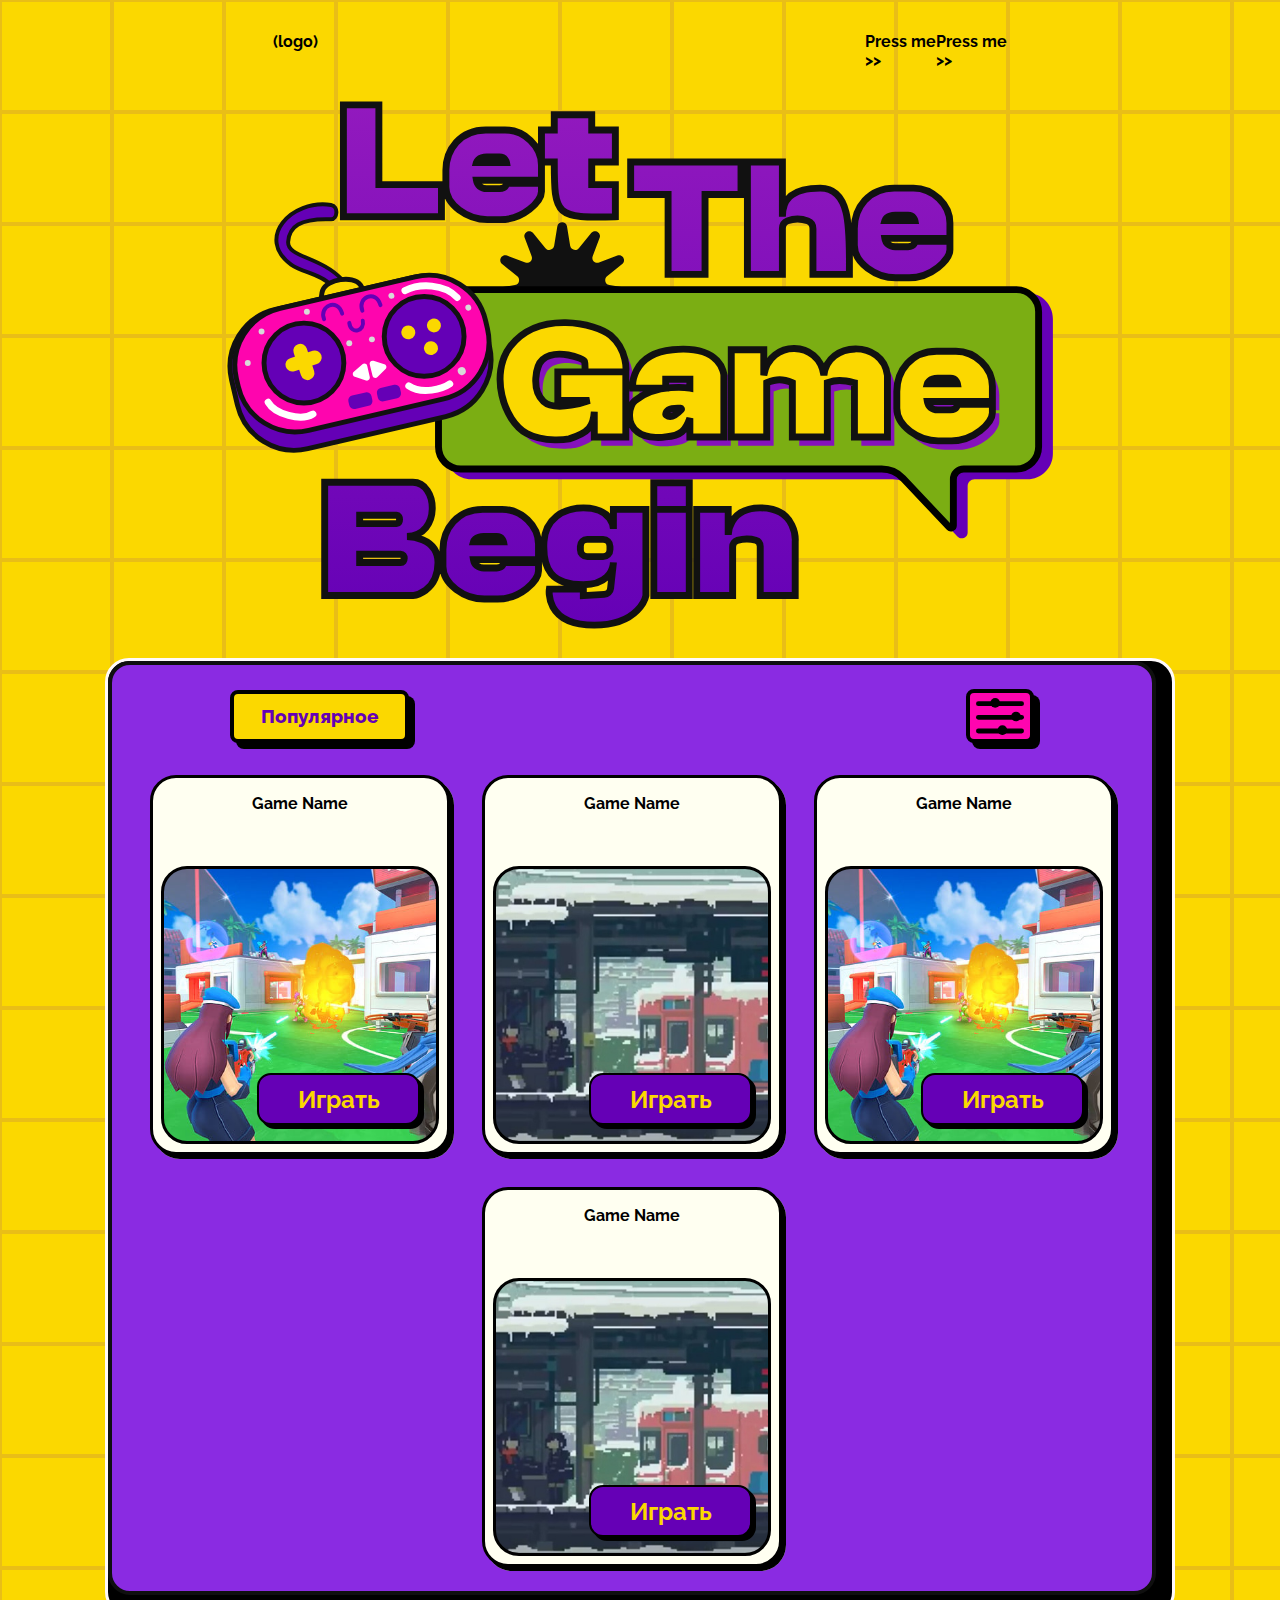
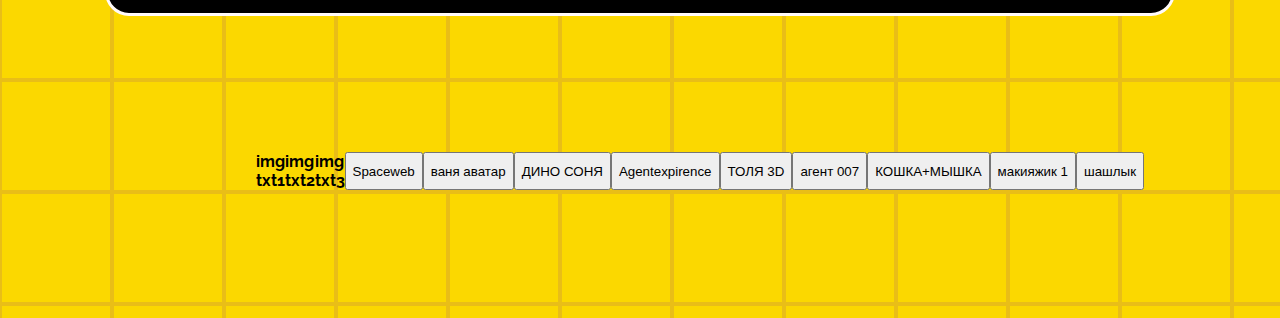
==== index.html @ 6803ed04 "css edit" ====
<!DOCTYPE html>
<html lang="en">
<head>
    <link rel="stylesheet" href="/css/style.css">
    <meta charset="UTF-8">
    <meta http-equiv="X-UA-Compatible" content="IE=edge">
    <meta name="viewport" content="width=device-width, initial-scale=1.0">
    <title>Atmoclub Games</title>
</head>
<body>
    <div class="header">
        <div class="header_menu">
            <div class="header_menu_logo">(logo)</div>
            <div class="header_menu_block">
                        <div class="header_menu_item">
                <div class="header_menu_item_button">
                    <div class="header_menu_item_button_text">Press me</div>
                    <div class="header_menu_item_button_ico">>></div>
                </div>
            </div>
            <div class="header_menu_item">
                <div class="header_menu_item_button">
                    <div class="header_menu_item_button_text">Press me</div>
                    <div class="header_menu_item_button_ico">>></div>
                </div>
            </div>     
            </div>
   
        </div>
        <div class="header_img"></div>
    </div>

    <div class="main_block">
        <div class="main_block_body_backward">
            <div class="main_block_body">

                <div class="main_block_body_navigation">
                    <div class="main_block_body_navigation_sort_button">Популярное</div>
                    <div class="main_block_body_navigation_filter_button">
                        <div class="main_block_body_navigation_filter_button_img"></div>
                    </div>
                </div>

                <div class="game_card">
                    <div class="game_card_name">
                        Game Name
                    </div>
                    <div class="game_card_img"> 
                        <div class="game_card_button">Играть</div>
                    </div>
                </div>
                <div class="game_card">
                    <div class="game_card_name">
                        Game Name
                    </div>
                    <div class="game_card_img"> 
                        <div class="game_card_button">Играть</div>
                    </div>
                </div>
                <div class="game_card">
                    <div class="game_card_name">
                        Game Name
                    </div>
                    <div class="game_card_img"> 
                        <div class="game_card_button">Играть</div>
                    </div>
                </div>
                <div class="game_card">
                    <div class="game_card_name">
                        Game Name
                    </div>
                    <div class="game_card_img"> 
                        <div class="game_card_button">Играть</div>
                    </div>
                </div>
                

            </div>
        </div>
    </div>

    <div class="menu_block">
        
        <div class="menu_block_item">
            <div class="menu_block_item_img">img</div>
            <div class="menu_block_item_text">txt1</div>
        </div>
        <div class="menu_block_item">
            <div class="menu_block_item_img">img</div>
            <div class="menu_block_item_text">txt2</div>
        </div>
        <div class="menu_block_item">
            <div class="menu_block_item_img">img</div>
            <div class="menu_block_item_text">txt3</div>
        </div>
    <button onclick="window.location.href = 'https://atmoclubgames.github.io/spaceweb.html';">Spaceweb</button>
    <button onclick="window.location.href = 'https://atmoclubgames.github.io/ваня аватар.html';">ваня аватар</button>
    <button onclick="window.location.href = 'https://atmoclubgames.github.io/ДИНО.html';">ДИНО СОНЯ</button>
     <button onclick="window.location.href = 'https://atmoclubgames.github.io/agentexpirence.html';">Agentexpirence</button>
     <button onclick="window.location.href = 'https://atmoclubgames.github.io/ТОЛЯ 3D.html';">ТОЛЯ 3D</button>
     <button onclick="window.location.href = 'https://atmoclubgames.github.io/агент 007.html';">агент 007</button>
    <button onclick="window.location.href = 'https://atmoclubgames.github.io/КОШКА+МЫШКА.html';">КОШКА+МЫШКА</button>
        <button onclick="window.location.href = 'https://atmoclubgames.github.io/макияжик 1.html';">макияжик 1</button>
    <button onclick="window.location.href = 'https://atmoclubgames.github.io/шашлык.html';">шашлык</button>    
    </div>

    
    
    <script src="/js/data.js"></script>
    <script src="js/main.js"></script>
    </body>
</html>
---- css/style.css ----
@import url('https://fonts.googleapis.com/css2?family=Raleway:ital,wght@0,100;0,200;0,300;0,400;0,500;0,600;0,700;0,800;0,900;1,100;1,200;1,300;1,400;1,500;1,600;1,700;1,800;1,900&display=swap');

html{
    font-family: 'Raleway';
    font-size: 1em;
    font-weight: 700;
    color: #000000;

}

body{
    /* width: max-content; */
    /* height: auto; */
    background-image: url(/images/y_rect.svg);
    background-repeat:repeat;
}

.menu_block{
    display: flex;
    margin: 10vw;
    /* align-items: flex-end; */
    flex-direction: row;
    flex-wrap: wrap;
    justify-content: flex-end;}
.header{
    display: flex;
    flex-direction: column;
    justify-content: center;
    align-items: center;
    
}
.header_img{
    width: 80vw;
    height: 60vh;
    background-image: url(/images/Frame_39283.svg);
    background-size: contain;
    background-repeat: no-repeat;
    background-position: center;

}

.header_menu{
    display: flex;
    width: 100vw;
    flex-direction: row;
    /* flex-wrap: wrap; */
    margin: 24px;
    padding: auto;
    justify-content: space-around;
    /* grid-row: 1; */
}
.header_menu_logo{
    float: left;
    
}
.header_menu_block{
    display: flex;
    float: right;
    /* align-self: flex-end; */
}
.main_block{
    display: flex;
    justify-content: center;
    align-items: center;
    /* width: 50em; */
    /* height: 700px; */
    margin: 16px;
    padding: 8px;
}

.main_block_body_navigation_sort_button{
    text-align: center;
    font-weight: 800;
    font-size: 1.2em;
    color: #6500B6;
    background: #FBD800;
border: 4px solid #000000;
box-shadow: 6px 6px 0px #000000;
border-radius: 8px;
padding: 0.6em;
padding-left: 1.4em;
padding-right: 1.4em;
user-select: none;
cursor: pointer;
}
.main_block_body_navigation_filter_button{
background: #FF05AF;
display: flex;
justify-content: center;
border: 4px solid #000000;
box-shadow: 6px 6px 0px #000000;
border-radius: 8px;
/* width: 3.8em; */
/* height: 2.8em; */
padding: 0.2em;
cursor: pointer;
/* padding-left: 1.4em;
padding-right: 1.4em;
user-select: none; */
}
/* .main_block_body_navigation_filter_button:hover{
    border: 3px solid #000000;
box-shadow: 5px 5px 0px #000000;
} */
.main_block_body_navigation_filter_button_img{
    display: flex;
   background-image: url(/images/btn_sel_01.svg);
background-repeat: no-repeat;
background-size: contain; 
background-position: center;
width: 50px;
height: 36.8px;
margin: 0.1em;

/* padding: 0.1em; */
}
.main_block_body_navigation_filter_button_img:hover{
    background-image: url(/images/btn_sel_02.svg);
}
.main_block_body_backward{
    padding-bottom: 18px;
    padding-right: 16px;
    /* padding-left: 2px; */
    /* padding-top: 2px; */
    background-color: black;
    border-radius: 24px;
    border: solid snow;
}

.main_block_body{
    width: 80vw;
    /* height: 1000px; */
    background-color: blueviolet;
    border-radius: 22px;
    border: solid rgb(15, 15, 15) 4px;
    padding: 8px;
    display: flex;
    justify-content: center;
    flex-wrap: wrap;
}
.main_block_body_navigation{
 width: 100%; 
 margin: 8px;
 padding: 8px;
 padding-left: 10%;
 padding-right: 10%;
 display: flex;
 flex-wrap: wrap;
 align-items: center;
 justify-content: space-between; 
}
.game_card{
box-sizing: border-box;
width: 300px;
height: 380px;
margin: 16px;
padding: 8px;
background: #FFFFF1;
border: 3px solid #000000;
box-shadow: 4px 4px 0px #000000, 4px 4px 0px #FFFFFF;
border-radius: 26px;
display: flex;
flex-direction: column;
justify-content: space-between;
}

.game_card:hover{
    border: 2px solid #000000;
    box-shadow: 3px 3px 0px #000000, 3px 3px 0px #FFFFFF;
}

.game_card_name{
    padding: 8px;
    text-align: center;

}
.game_card_img{
    box-sizing: border-box;

/* position: absolute; */
width: 100%;
height: 278px;
padding: 16px;
/* clip-path: url(/images/Rectangle_25.svg); */
background-image: url(/images/gameCards/aaa_004.jpg);
background-position: center;
background-repeat: no-repeat;
background-size: cover;
/* background: #2a753b; */
border: 3px solid #000000;
border-radius: 26px;
display: flex;
flex-direction: column;
justify-content: end;
}
.game_card_button{
align-self: flex-end;
text-align: center;
font-family: 'Raleway';
font-size: 1.5em;
font-weight: 700;
color: #FBD800;
padding: 0.4em;
padding-left: 1.6em;
padding-right: 1.6em;

background: #6500B6;
border: 2px solid #000000;
box-shadow: 4px 4px 0px #000000;
/* background: #223985; */
/* border: 3px solid #FBD800; */
border-radius: 14px;
cursor: pointer;
user-select: none;
}
.game_card_button:hover{
    border: 1px solid #000000;
    box-shadow: 2px 4px 0px #000000; 
}
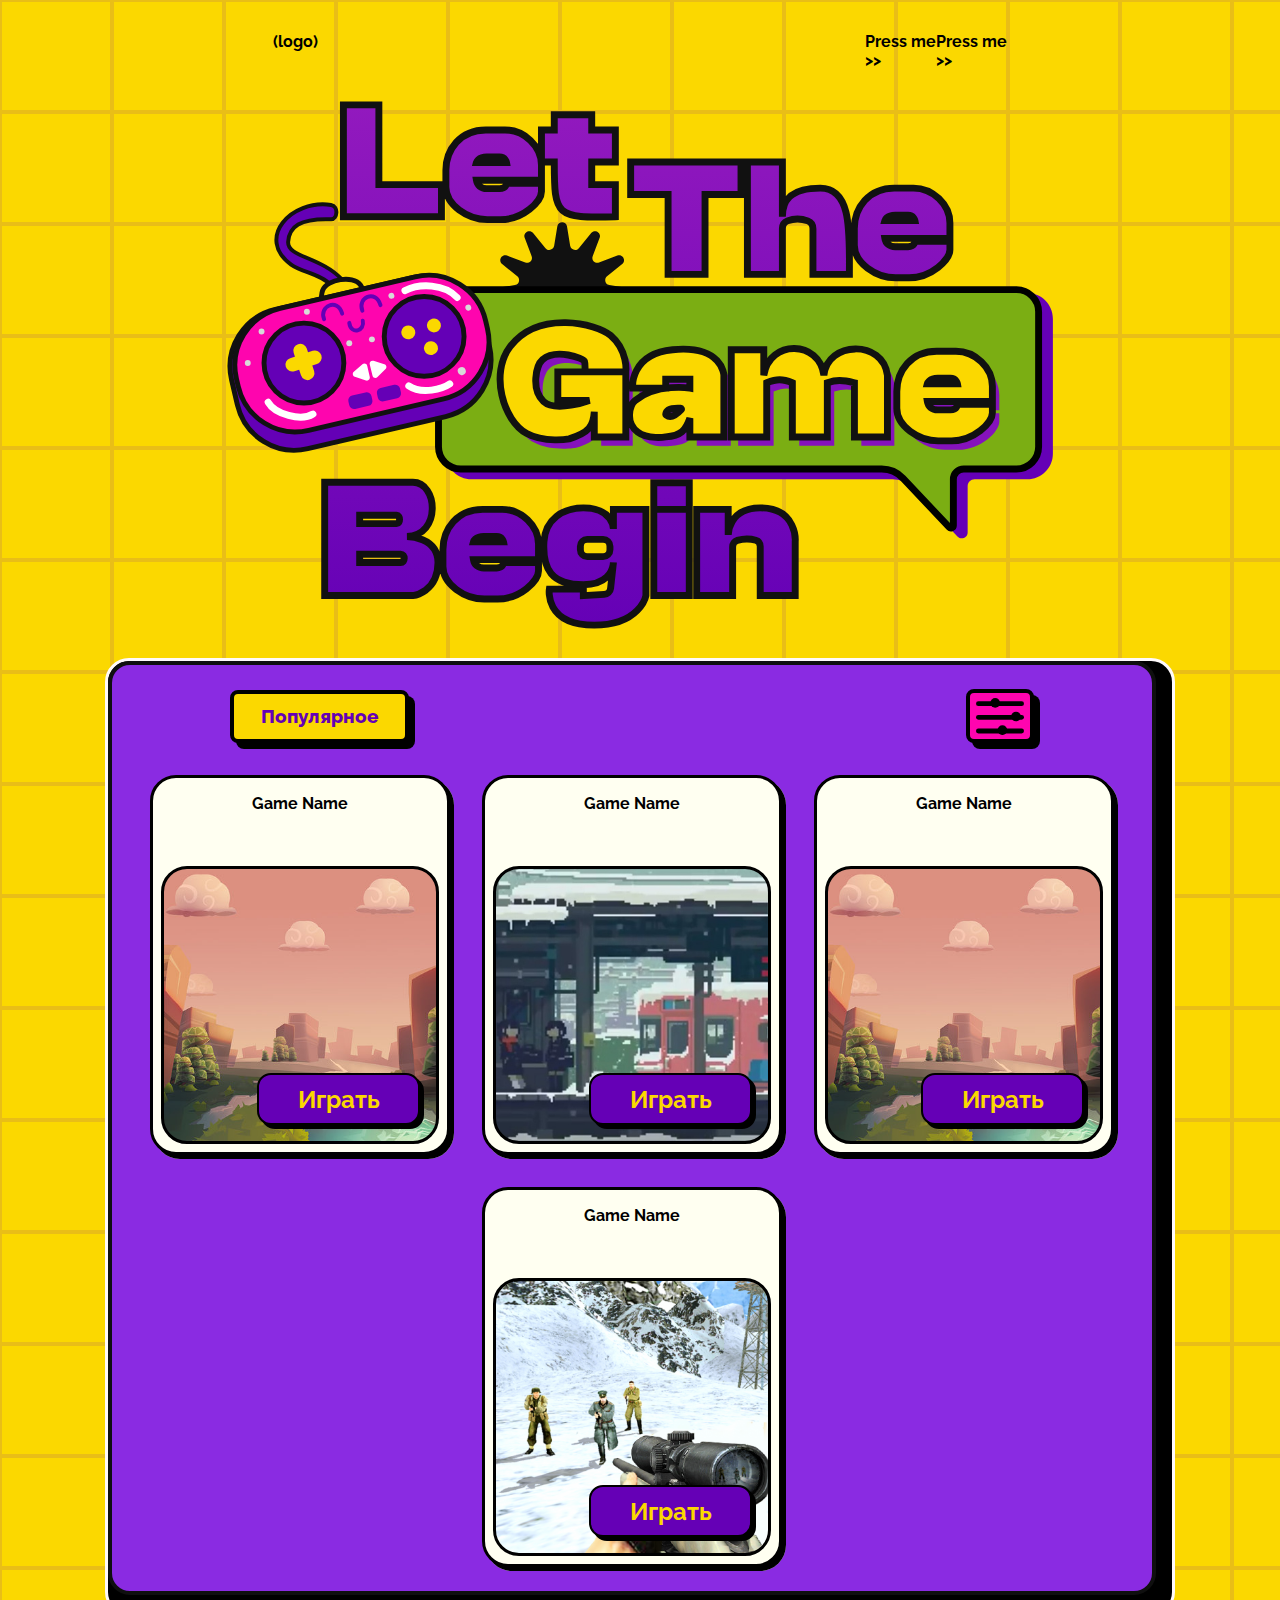
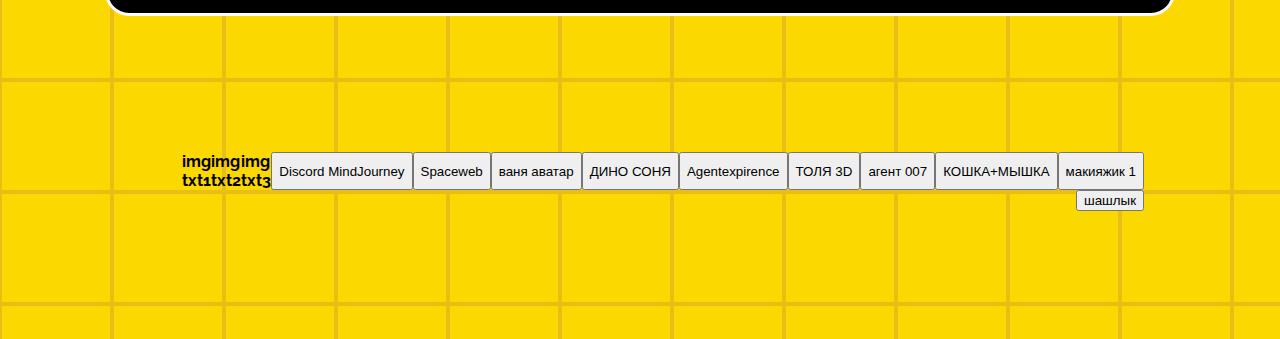
==== commit 2fda658f: "discord" ====
--- a/index.html
+++ b/index.html
@@ -93,6 +93,8 @@
             <div class="menu_block_item_img">img</div>
             <div class="menu_block_item_text">txt3</div>
         </div>
+        
+        <button onclick="window.location.href = 'https://discord.gg/KC6XQxExwx">Discord MindJourney</button>
     <button onclick="window.location.href = 'https://atmoclubgames.github.io/spaceweb.html';">Spaceweb</button>
     <button onclick="window.location.href = 'https://atmoclubgames.github.io/ваня аватар.html';">ваня аватар</button>
     <button onclick="window.location.href = 'https://atmoclubgames.github.io/ДИНО.html';">ДИНО СОНЯ</button>
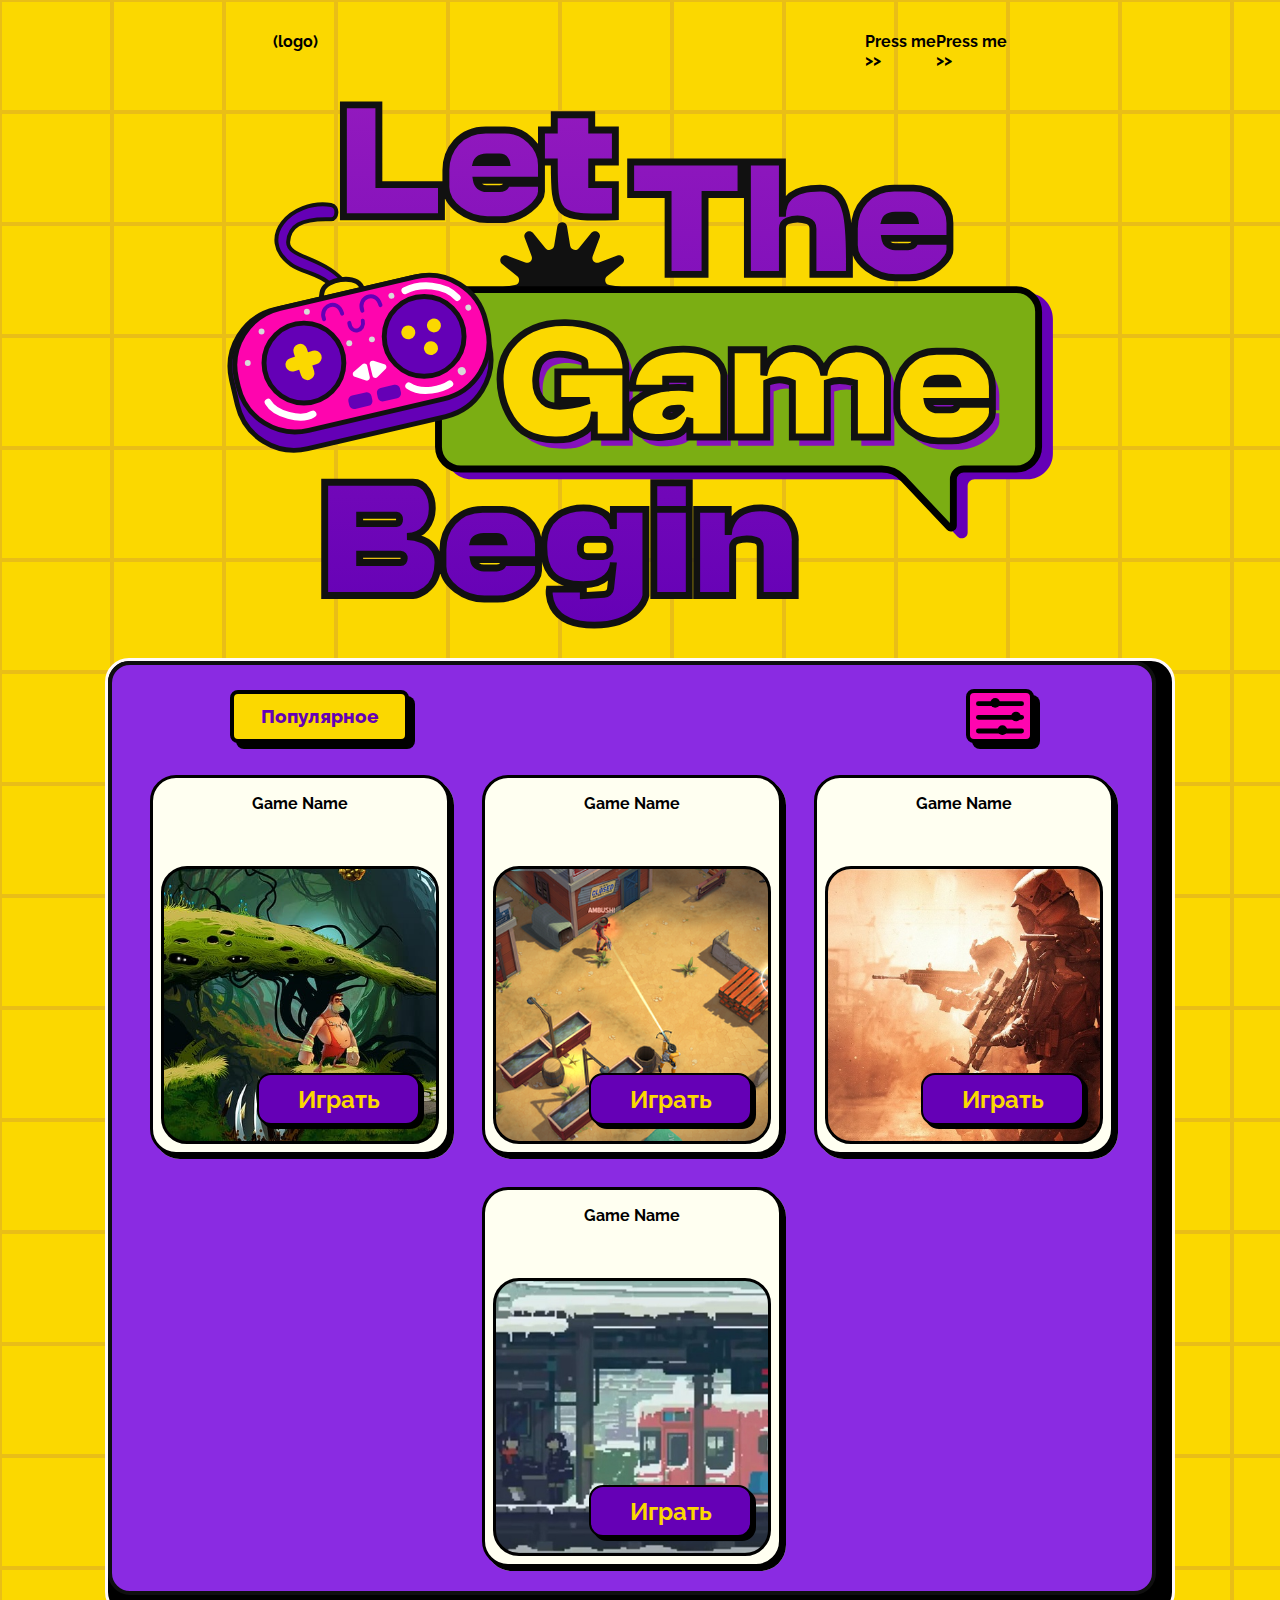
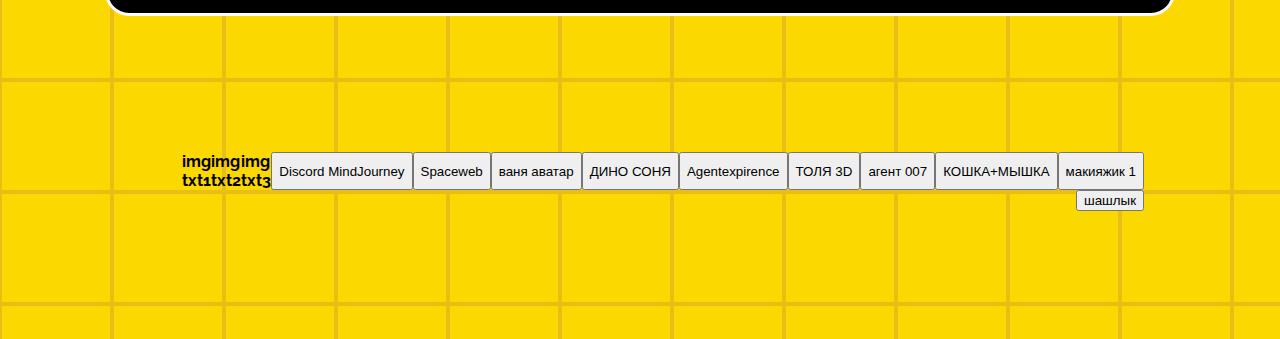
==== commit c779ad6a: "url" ====
--- a/index.html
+++ b/index.html
@@ -94,7 +94,7 @@
             <div class="menu_block_item_text">txt3</div>
         </div>
         
-        <button onclick="window.location.href = 'https://discord.gg/KC6XQxExwx">Discord MindJourney</button>
+        <button onclick="window.location.href = 'https://discord.gg/KC6XQxExwx';">Discord MindJourney</button>
     <button onclick="window.location.href = 'https://atmoclubgames.github.io/spaceweb.html';">Spaceweb</button>
     <button onclick="window.location.href = 'https://atmoclubgames.github.io/ваня аватар.html';">ваня аватар</button>
     <button onclick="window.location.href = 'https://atmoclubgames.github.io/ДИНО.html';">ДИНО СОНЯ</button>
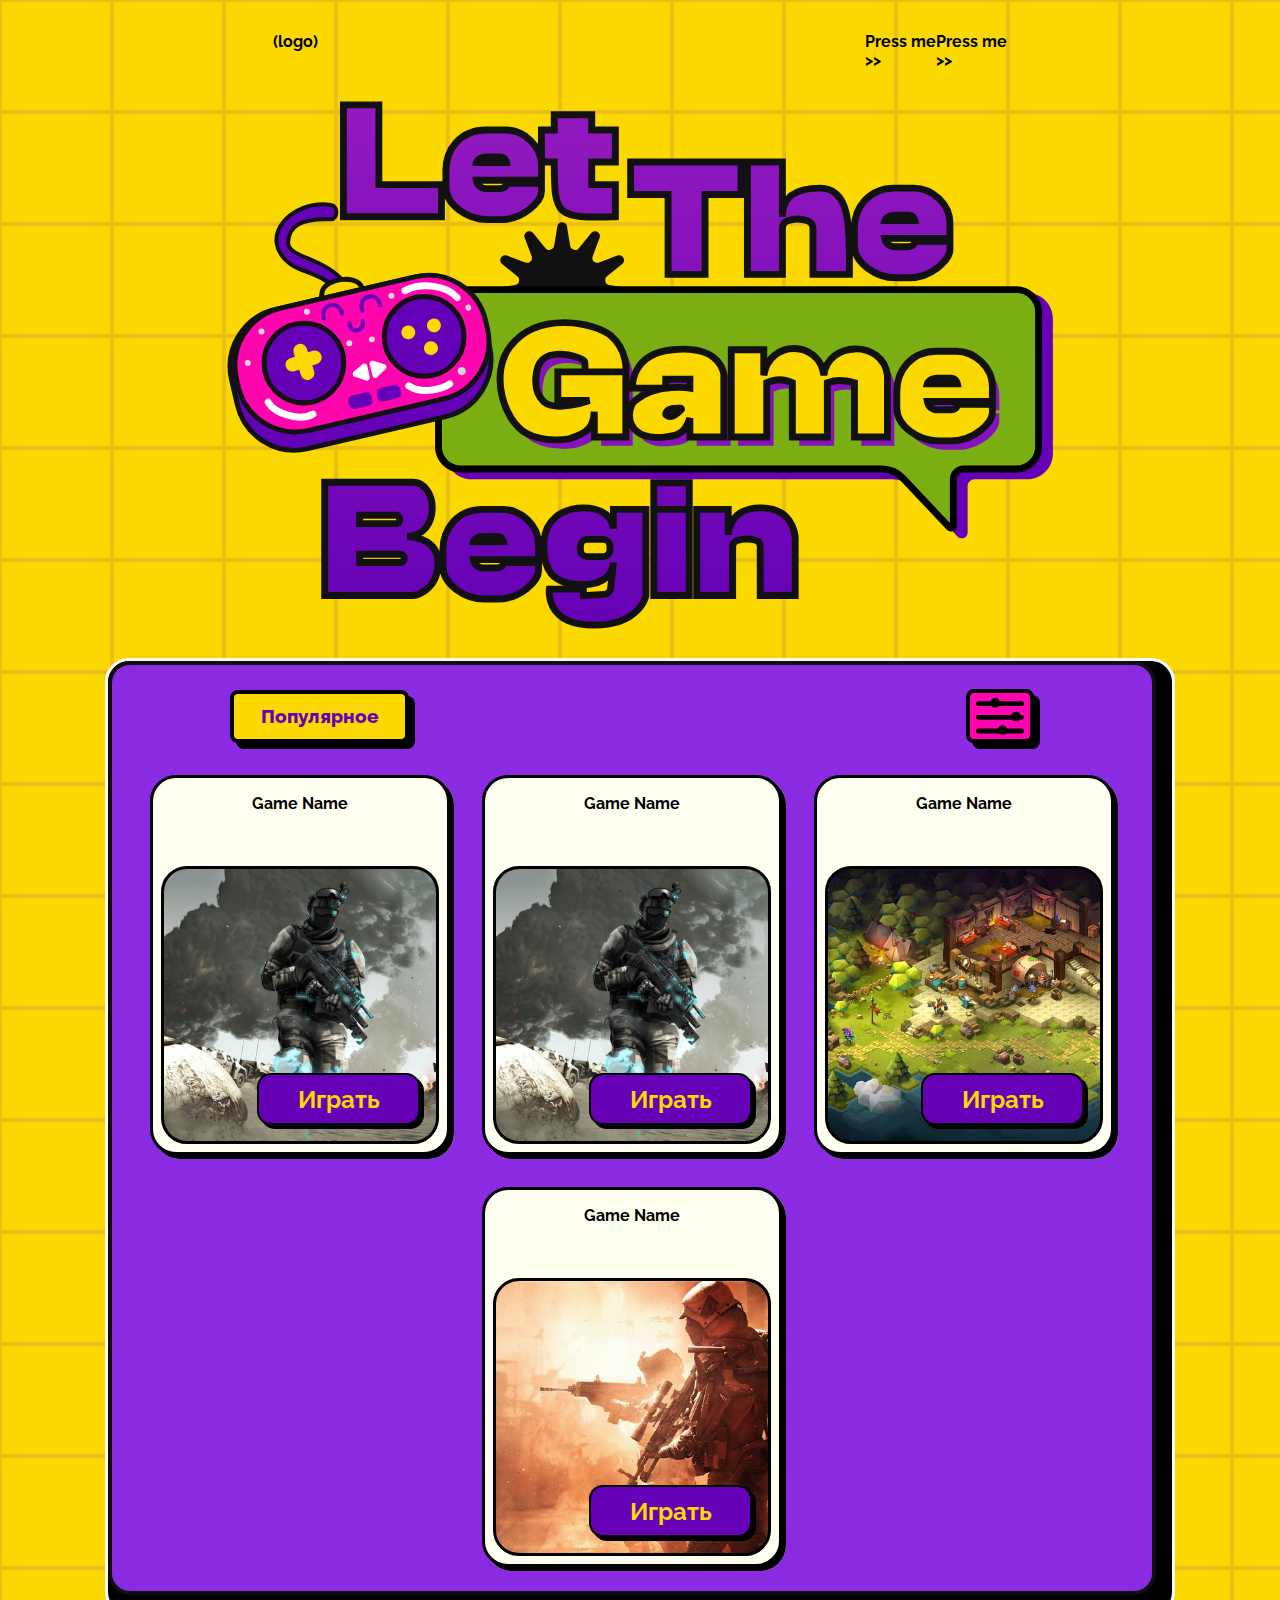
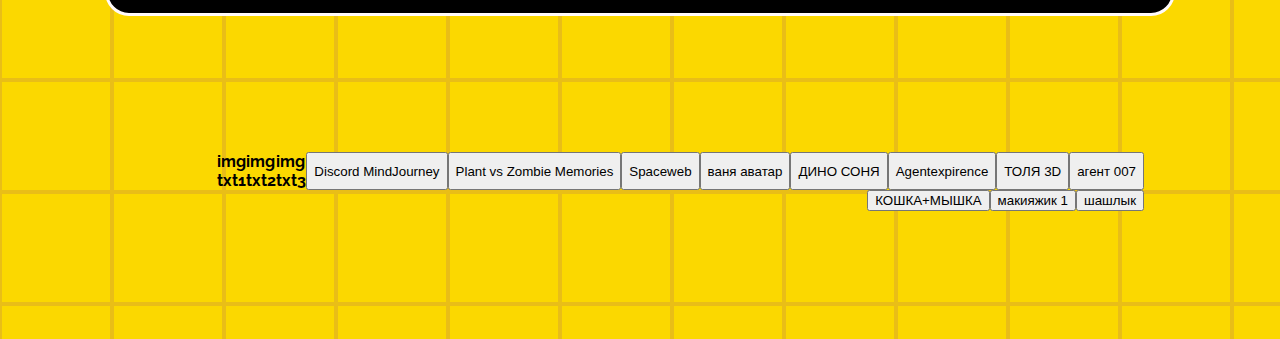
==== commit 4f9e34c7: "add memories" ====
--- a/index.html
+++ b/index.html
@@ -95,6 +95,8 @@
         </div>
         
         <button onclick="window.location.href = 'https://discord.gg/KC6XQxExwx';">Discord MindJourney</button>
+        <button onclick="window.location.href = 'https://atmoclubgames.github.io/memory_0.5b.html';">Plant vs Zombie Memories</button>
+     
     <button onclick="window.location.href = 'https://atmoclubgames.github.io/spaceweb.html';">Spaceweb</button>
     <button onclick="window.location.href = 'https://atmoclubgames.github.io/ваня аватар.html';">ваня аватар</button>
     <button onclick="window.location.href = 'https://atmoclubgames.github.io/ДИНО.html';">ДИНО СОНЯ</button>
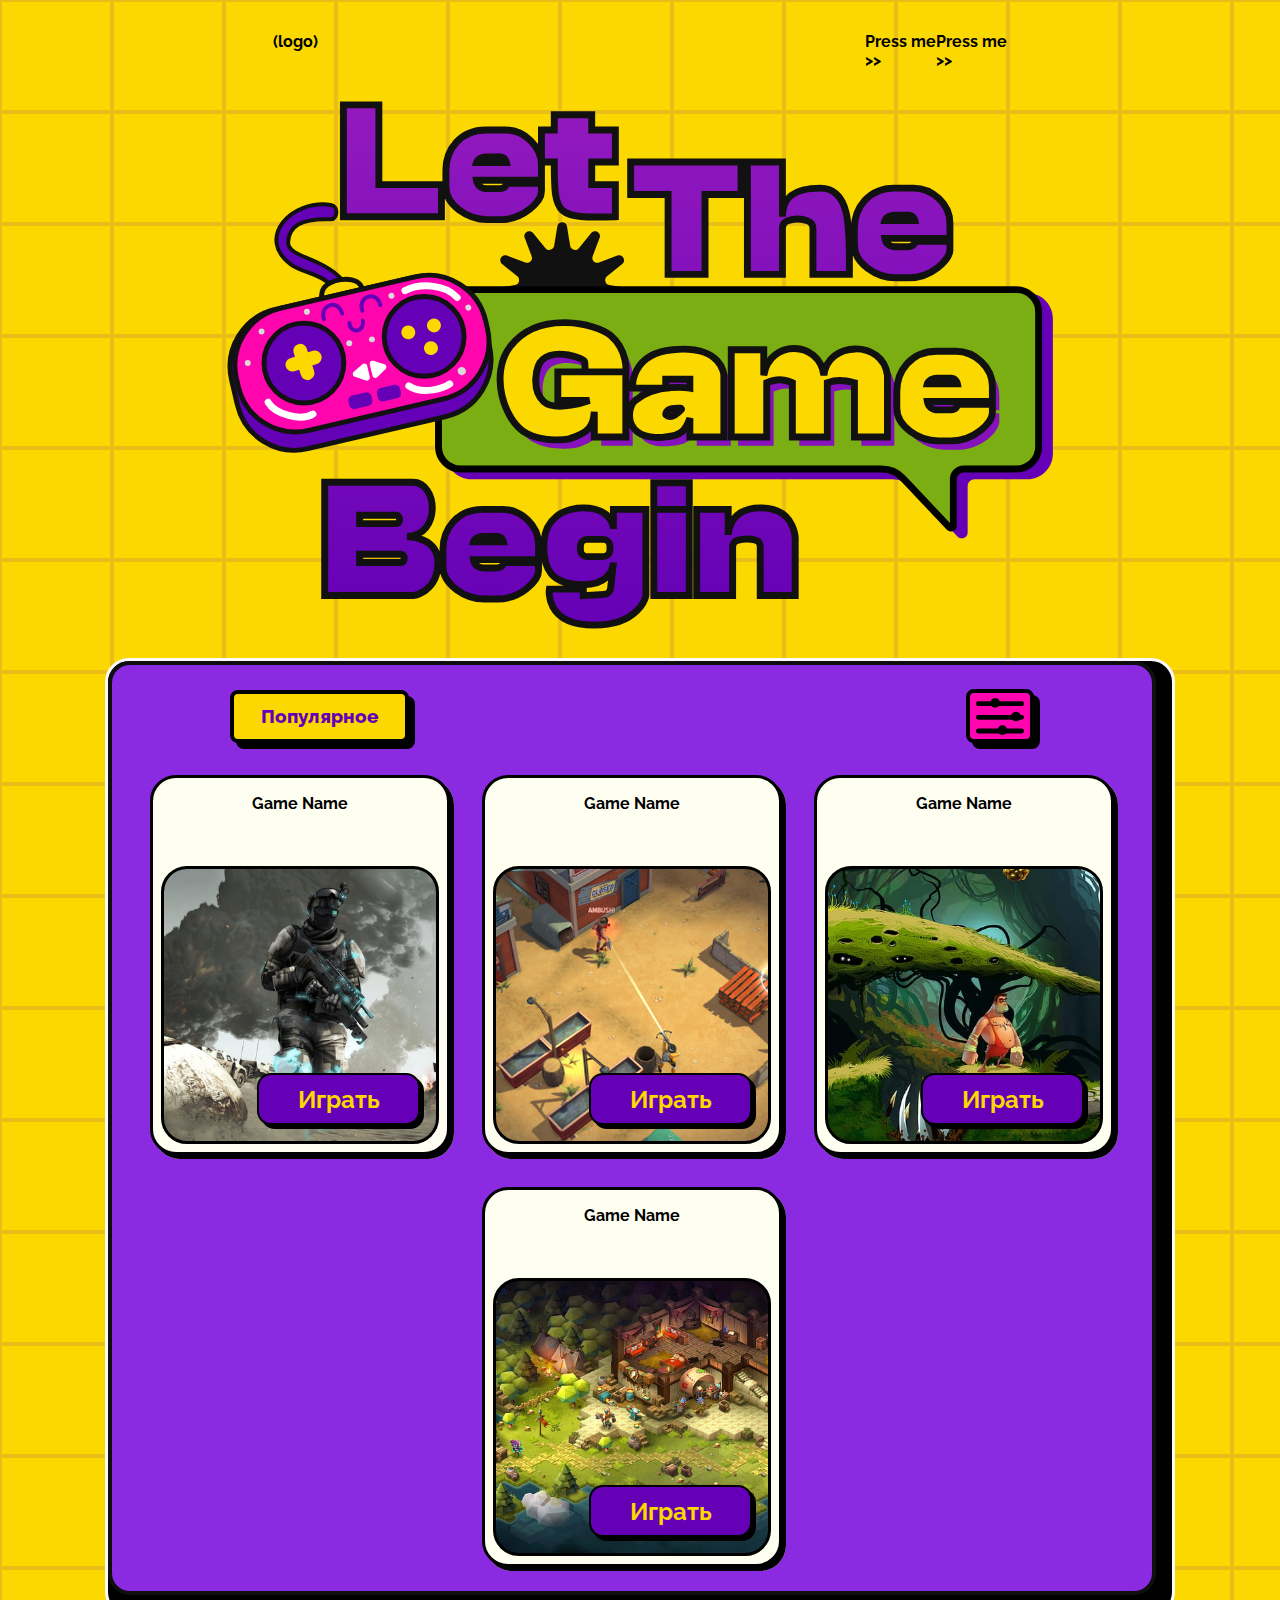
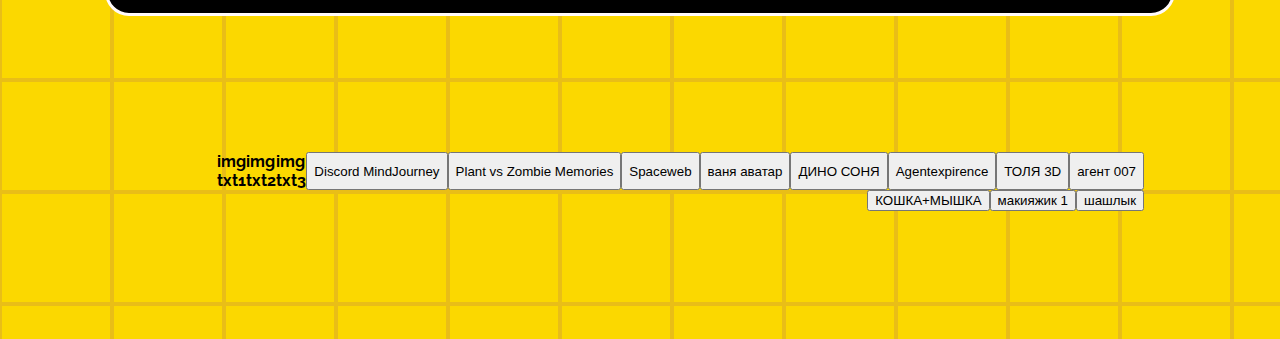
==== commit e905947d: "update pvz" ====
--- a/index.html
+++ b/index.html
@@ -95,7 +95,7 @@
         </div>
         
         <button onclick="window.location.href = 'https://discord.gg/KC6XQxExwx';">Discord MindJourney</button>
-        <button onclick="window.location.href = 'https://atmoclubgames.github.io/memory_0.5b.html';">Plant vs Zombie Memories</button>
+        <button onclick="window.location.href = 'https://atmoclubgames.github.io/Plants vs Zombie Memories.html';">Plant vs Zombie Memories</button>
      
     <button onclick="window.location.href = 'https://atmoclubgames.github.io/spaceweb.html';">Spaceweb</button>
     <button onclick="window.location.href = 'https://atmoclubgames.github.io/ваня аватар.html';">ваня аватар</button>
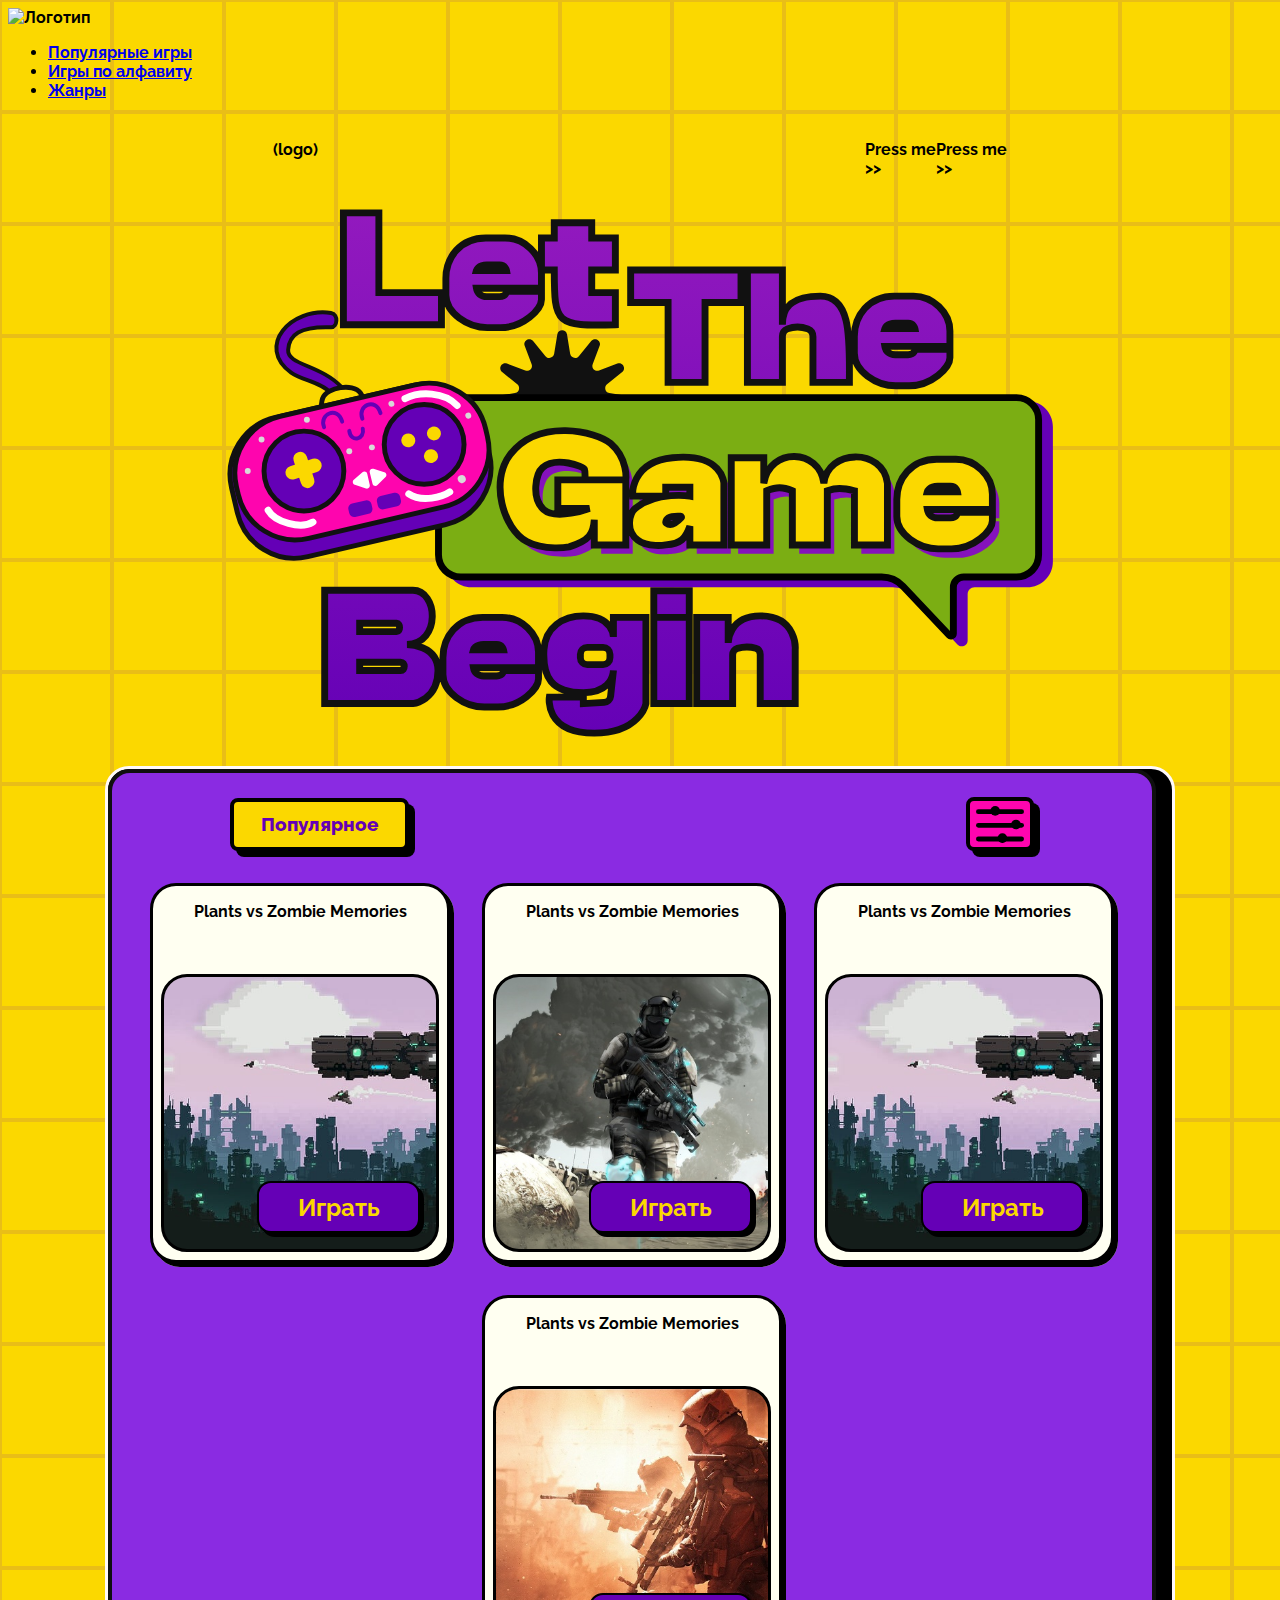
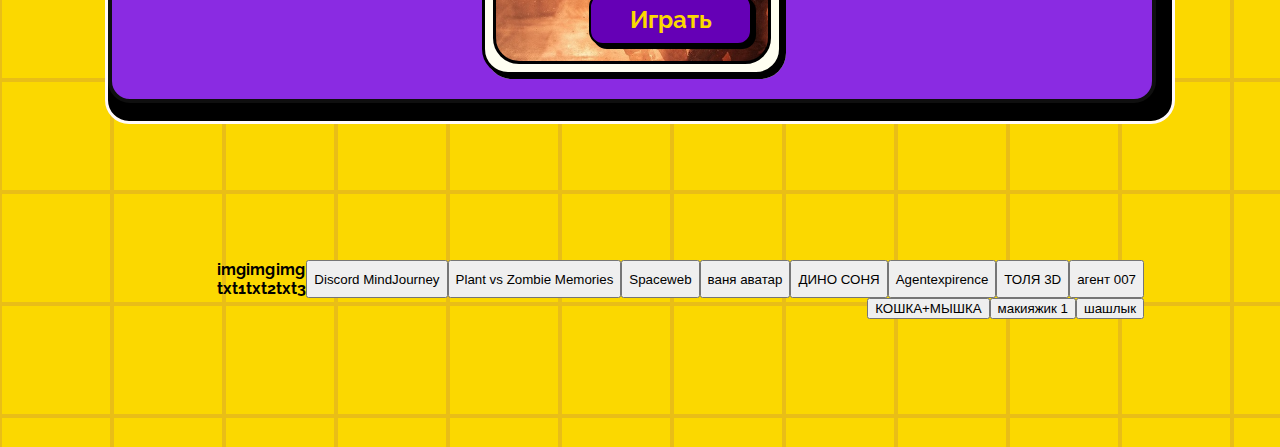
==== commit 0385260b: "add start game window" ====
--- a/index.html
+++ b/index.html
@@ -8,6 +8,19 @@
     <title>Atmoclub Games</title>
 </head>
 <body>
+    <header>
+        <div class="logo">
+          <img src="images/logo.png" alt="Логотип">
+        </div>
+        <nav>
+          <ul>
+            <li><a href="#">Популярные игры</a></li>
+            <li><a href="#">Игры по алфавиту</a></li>
+            <li><a href="#">Жанры</a></li>
+          </ul>
+        </nav>
+      </header>
+
     <div class="header">
         <div class="header_menu">
             <div class="header_menu_logo">(logo)</div>
@@ -29,7 +42,7 @@
         </div>
         <div class="header_img"></div>
     </div>
-
+    <div id="game-container"></div>
     <div class="main_block">
         <div class="main_block_body_backward">
             <div class="main_block_body">
@@ -41,36 +54,48 @@
                     </div>
                 </div>
 
+
+                <!-- <div class="game-card">
+                    <h3 class="game-title">Название игры</h3>
+                    <p class="game-author">Автор: Имя автора</p>
+                    <p class="game-genre">Жанр: Название жанра</p>
+                    <img class="game-image" src="/images/gameCards/aaa_003.jpg" alt="Картинка игры">
+                    <button class="play-button" onclick="playGame('Plants vs Zombie Memories.html')">Играть</button>
+                    <p class="game-description">Описание игры</p>
+                  </div> -->
+
+
+
                 <div class="game_card">
                     <div class="game_card_name">
-                        Game Name
+                        Plants vs Zombie Memories
                     </div>
                     <div class="game_card_img"> 
-                        <div class="game_card_button">Играть</div>
+                        <div class="game_card_button" onclick="playGame('Plants vs Zombie Memories.html')">Играть</div>
                     </div>
                 </div>
                 <div class="game_card">
                     <div class="game_card_name">
-                        Game Name
+                        Plants vs Zombie Memories
                     </div>
                     <div class="game_card_img"> 
-                        <div class="game_card_button">Играть</div>
+                        <div class="game_card_button" onclick="playGame('Plants vs Zombie Memories.html')">Играть</div>
                     </div>
                 </div>
                 <div class="game_card">
                     <div class="game_card_name">
-                        Game Name
+                        Plants vs Zombie Memories
                     </div>
                     <div class="game_card_img"> 
-                        <div class="game_card_button">Играть</div>
+                        <div class="game_card_button" onclick="playGame('Plants vs Zombie Memories.html')">Играть</div>
                     </div>
                 </div>
                 <div class="game_card">
                     <div class="game_card_name">
-                        Game Name
+                        Plants vs Zombie Memories
                     </div>
                     <div class="game_card_img"> 
-                        <div class="game_card_button">Играть</div>
+                        <div class="game_card_button" >Играть</div>
                     </div>
                 </div>
                 
@@ -93,9 +118,12 @@
             <div class="menu_block_item_img">img</div>
             <div class="menu_block_item_text">txt3</div>
         </div>
+      
+        <button onclick="window.location.href = 'https://discord.gg/KC6XQxExwx';">Discord MindJourney</button>
         
-        <button onclick="window.location.href = 'https://discord.gg/KC6XQxExwx';">Discord MindJourney</button>
-        <button onclick="window.location.href = 'https://atmoclubgames.github.io/Plants vs Zombie Memories.html';">Plant vs Zombie Memories</button>
+        <button onclick="window.location.href = 'https://atmoclubgames.github.io/Plants vs Zombie Memories.html';">Plant vs Zombie Memories
+        
+        </button>
      
     <button onclick="window.location.href = 'https://atmoclubgames.github.io/spaceweb.html';">Spaceweb</button>
     <button onclick="window.location.href = 'https://atmoclubgames.github.io/ваня аватар.html';">ваня аватар</button>
@@ -108,6 +136,8 @@
     <button onclick="window.location.href = 'https://atmoclubgames.github.io/шашлык.html';">шашлык</button>    
     </div>
 
+
+
     
     
     <script src="/js/data.js"></script>
--- a/css/style.css
+++ b/css/style.css
@@ -149,7 +149,7 @@
  align-items: center;
  justify-content: space-between; 
 }
-.game_card{
+.game_card {
 box-sizing: border-box;
 width: 300px;
 height: 380px;
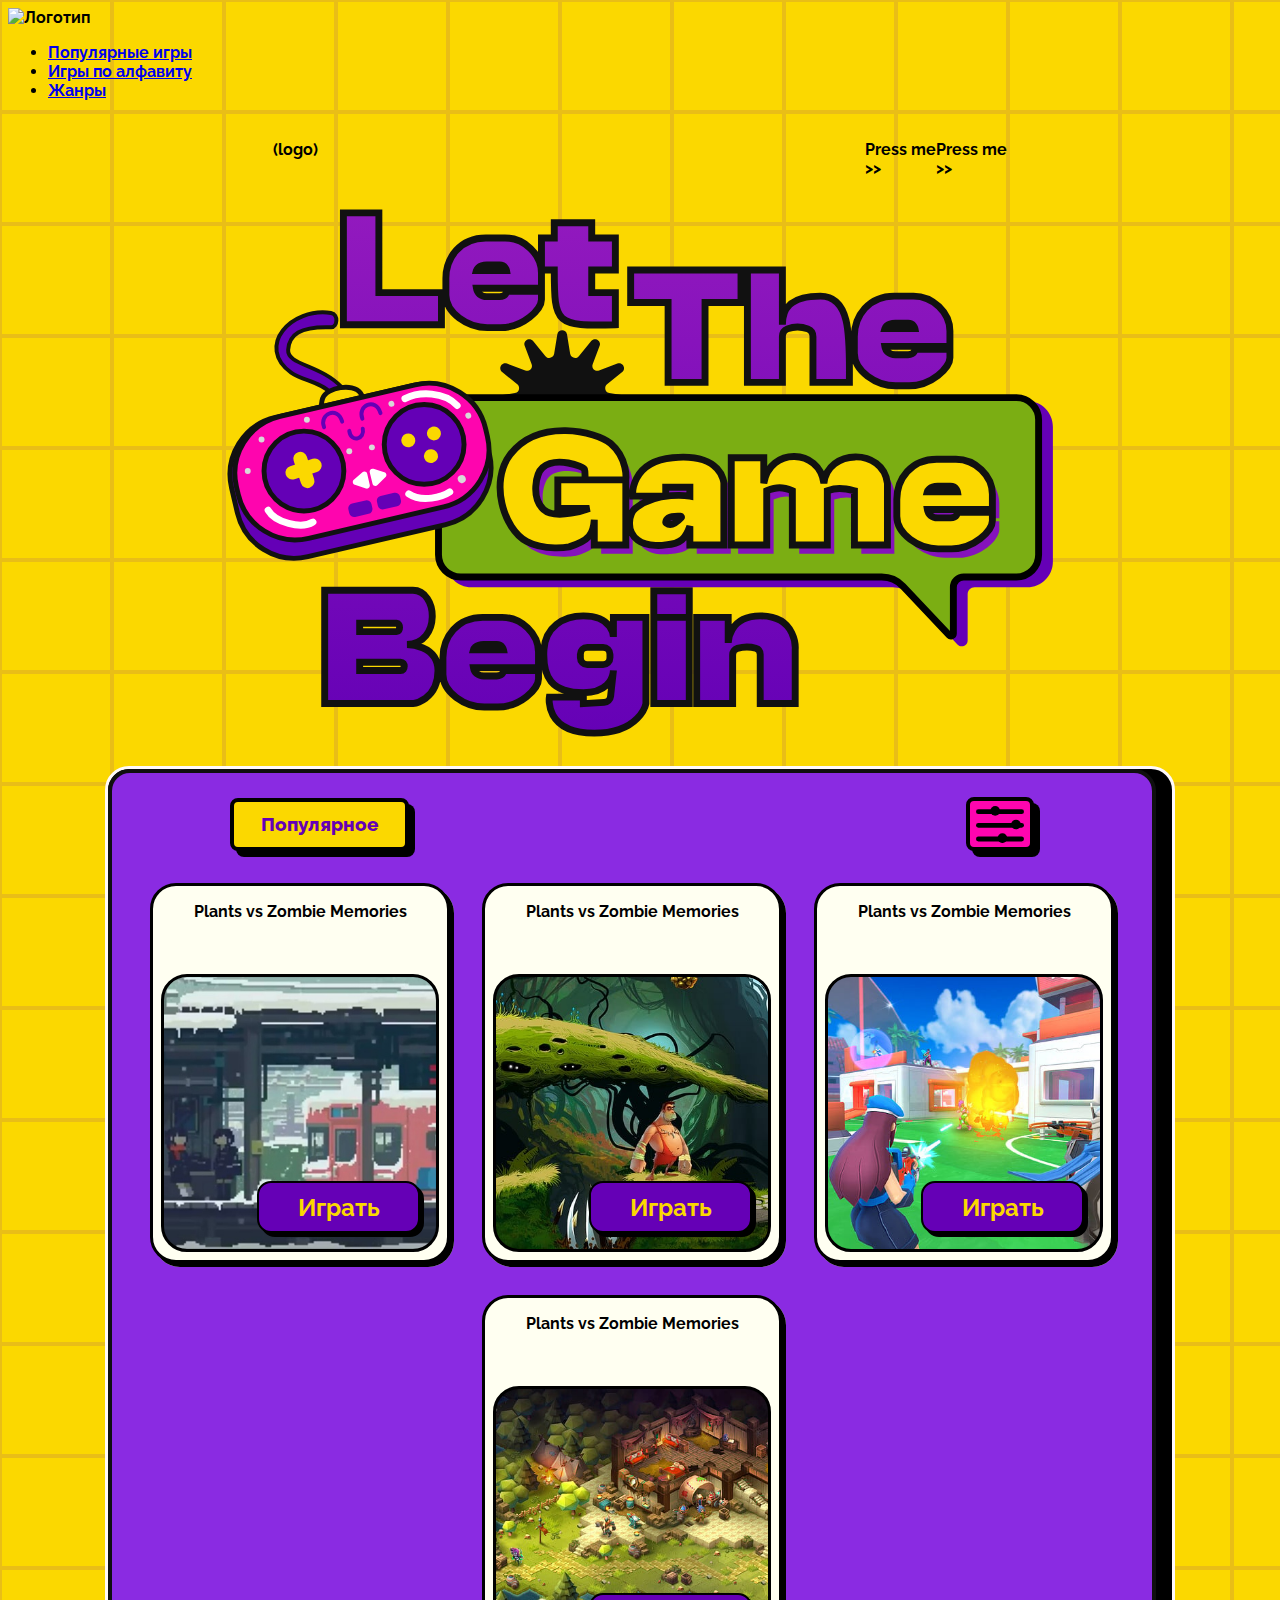
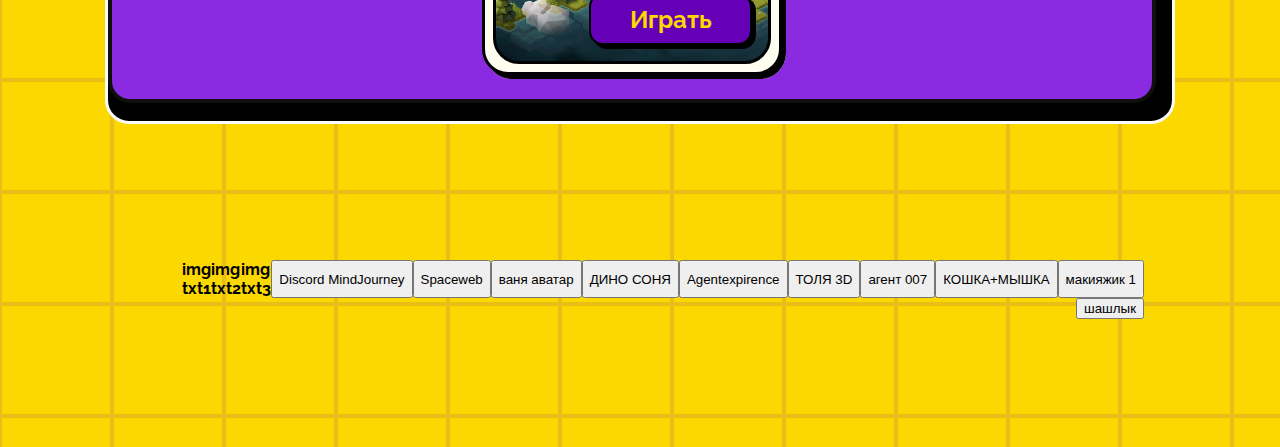
==== commit 01aacf0f: "add buttonss" ====
--- a/index.html
+++ b/index.html
@@ -20,6 +20,9 @@
           </ul>
         </nav>
       </header>
+
+ 
+
 
     <div class="header">
         <div class="header_menu">
@@ -121,11 +124,7 @@
       
         <button onclick="window.location.href = 'https://discord.gg/KC6XQxExwx';">Discord MindJourney</button>
         
-        <button onclick="window.location.href = 'https://atmoclubgames.github.io/Plants vs Zombie Memories.html';">Plant vs Zombie Memories
-        
-        </button>
-     
-    <button onclick="window.location.href = 'https://atmoclubgames.github.io/spaceweb.html';">Spaceweb</button>
+        <button onclick="window.location.href = 'https://atmoclubgames.github.io/spaceweb.html';">Spaceweb</button>
     <button onclick="window.location.href = 'https://atmoclubgames.github.io/ваня аватар.html';">ваня аватар</button>
     <button onclick="window.location.href = 'https://atmoclubgames.github.io/ДИНО.html';">ДИНО СОНЯ</button>
      <button onclick="window.location.href = 'https://atmoclubgames.github.io/agentexpirence.html';">Agentexpirence</button>
--- a/css/style.css
+++ b/css/style.css
@@ -216,4 +216,66 @@
 .game_card_button:hover{
     border: 1px solid #000000;
     box-shadow: 2px 4px 0px #000000; 
-}+}
+
+
+
+/* Стили для модального окна */
+/* .modal {
+    display: none;
+    position: fixed;
+    z-index: 99999;
+    padding-top: 20px;
+    left: 0;
+    top: 0;
+    width: 100%;
+    height: 100%;
+    overflow: auto;
+    background-color: rgba(0, 0, 0, 0.8);
+  }
+   */
+  /* Стили для кнопки закрытия */
+  /* .close {
+    color: #fff;
+    float: right;
+    font-size: 28px;
+    font-weight: bold;
+    cursor: pointer;
+    margin-right: 20px;
+  }
+   */
+  /* Стили для кнопки развертывания на весь экран */
+  /* #fullscreenBtn {
+    position: absolute;
+    top: 10px;
+    right: 10px;
+  } */
+  
+  /* Стили для элемента отображения приложения */
+  /* #myFrame {
+    width: 80%;
+    height: 80%;
+    margin: 0 auto;
+    display: block;
+  } */
+  
+  /* Стили для кнопки открытия модального окна */
+  /* #openBtn {
+    position: fixed;
+    bottom: 10px;
+    right: 10px;
+    z-index: 99999;
+  } */
+  
+  /* Стили для развернутого на весь экран состояния */
+  /* .modal-fullscreen {
+    position: fixed;
+    z-index: 99999;
+    top: 0;
+    left: 0;
+    right: 0;
+    bottom: 0;
+    margin: 0;
+    padding: 0;
+    overflow: auto;
+  } */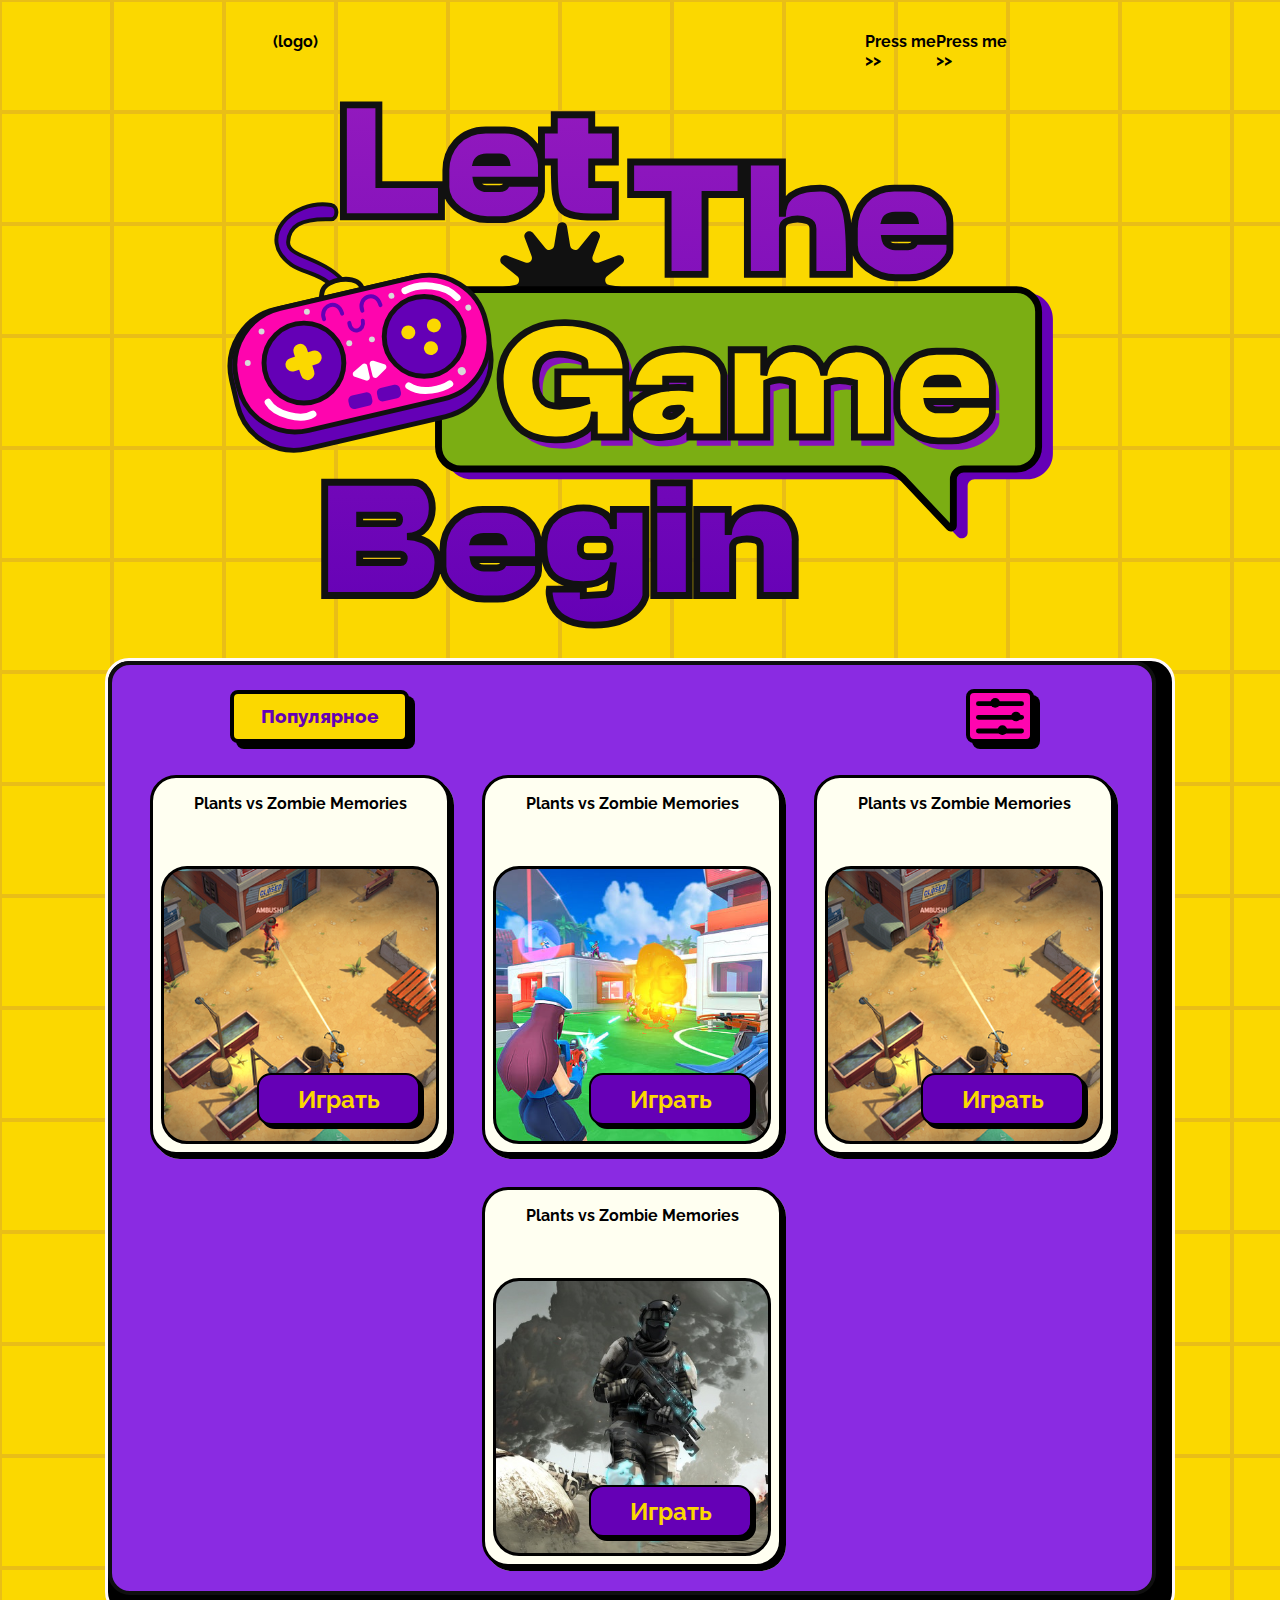
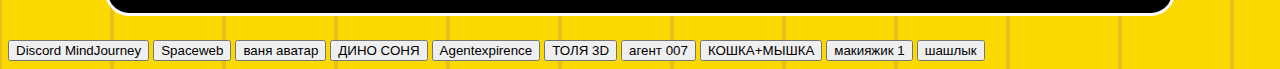
==== commit 34a7785e: "scroll design" ====
--- a/index.html
+++ b/index.html
@@ -8,7 +8,7 @@
     <title>Atmoclub Games</title>
 </head>
 <body>
-    <header>
+    <!-- <header>
         <div class="logo">
           <img src="images/logo.png" alt="Логотип">
         </div>
@@ -19,7 +19,7 @@
             <li><a href="#">Жанры</a></li>
           </ul>
         </nav>
-      </header>
+      </header> -->
 
  
 
@@ -107,7 +107,7 @@
         </div>
     </div>
 
-    <div class="menu_block">
+    <!-- <div class="menu_block">
         
         <div class="menu_block_item">
             <div class="menu_block_item_img">img</div>
@@ -120,7 +120,7 @@
         <div class="menu_block_item">
             <div class="menu_block_item_img">img</div>
             <div class="menu_block_item_text">txt3</div>
-        </div>
+        </div> -->
       
         <button onclick="window.location.href = 'https://discord.gg/KC6XQxExwx';">Discord MindJourney</button>
         
--- a/css/style.css
+++ b/css/style.css
@@ -1,4 +1,20 @@
 @import url('https://fonts.googleapis.com/css2?family=Raleway:ital,wght@0,100;0,200;0,300;0,400;0,500;0,600;0,700;0,800;0,900;1,100;1,200;1,300;1,400;1,500;1,600;1,700;1,800;1,900&display=swap');
+
+
+::-webkit-scrollbar {
+    width: 10px;
+  }
+  
+  ::-webkit-scrollbar-track {
+    background-color: #FBD800;
+    border-radius: 10px;
+  }
+  
+  ::-webkit-scrollbar-thumb {
+    background-color: #e0c306;
+    border-radius: 10px;
+    border: 3px solid #fde12c;
+  }
 
 html{
     font-family: 'Raleway';
@@ -13,6 +29,7 @@
     /* height: auto; */
     background-image: url(/images/y_rect.svg);
     background-repeat:repeat;
+    overflow-x:hidden;
 }
 
 .menu_block{
